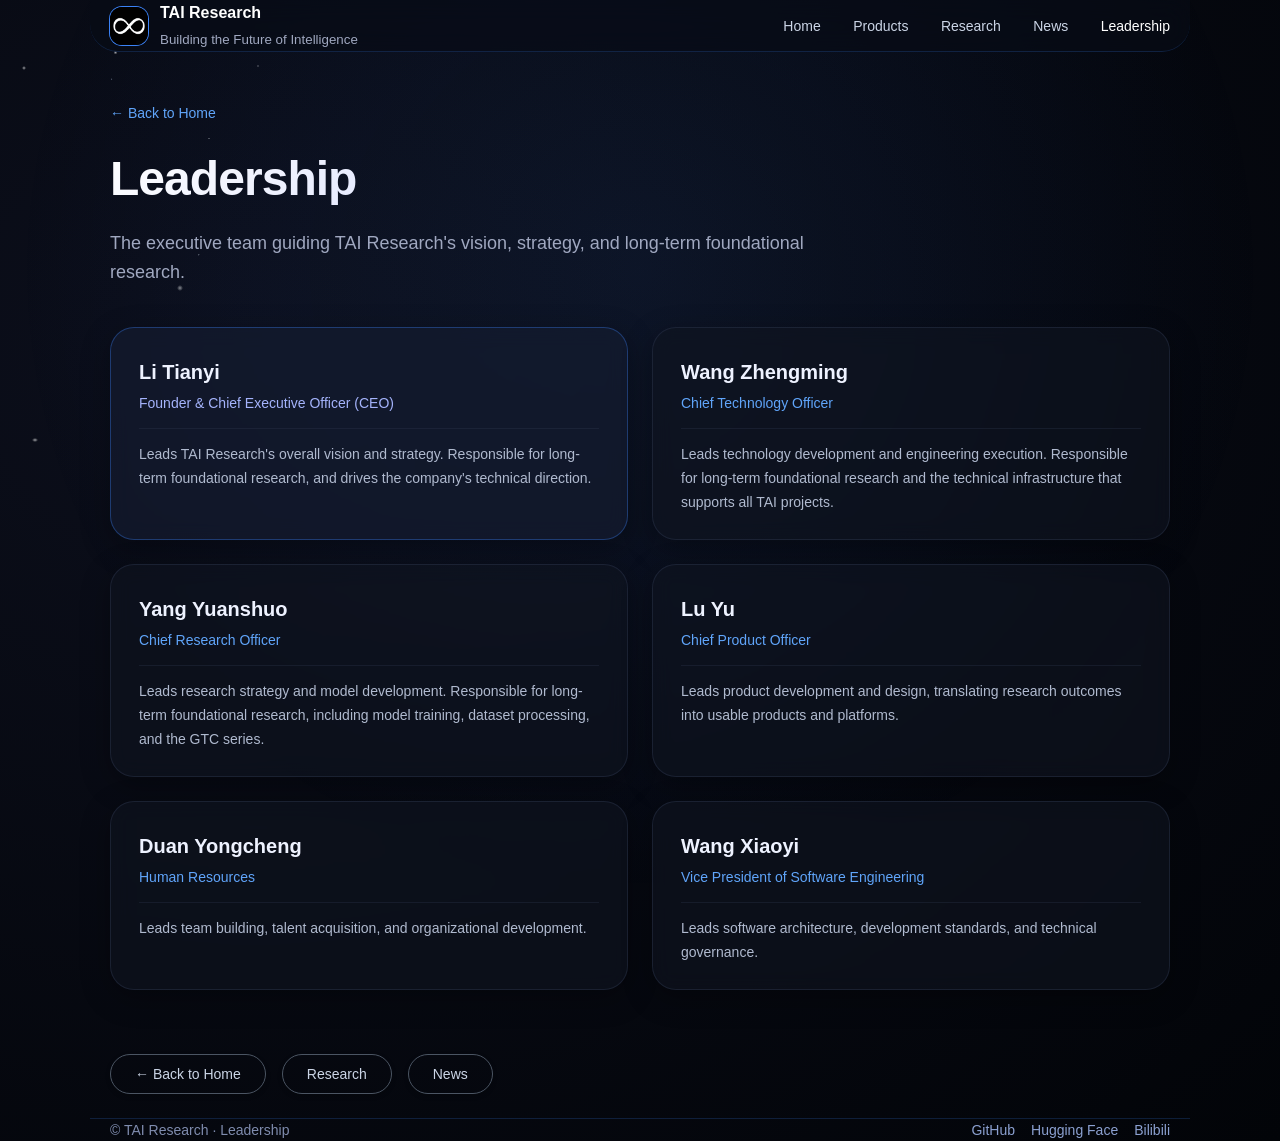
==== leadership.html @ cf105340 "Add files via upload" ====
<!DOCTYPE html>
<html lang="en">
<head>
    <meta charset="utf-8" />
    <meta name="viewport" content="width=device-width, initial-scale=1" />
    <title>Leadership · TAI Research</title>
    <link rel="icon" href="icon.jpg" />
    <meta name="description" content="TAI Research — Executive Team & Leadership" />
    <style>
        /* ===== 全局继承主站风格 ===== */
        :root {
            --bg: #0a0c12;
            --card: rgba(18, 22, 32, 0.75);
            --card-border: rgba(50, 60, 85, 0.5);
            --text: #eef2ff;
            --muted: #a0a8c0;
            --accent: #3b82f6;
            --accent-glow: #6366f1;
            --border: #1f2a3e;
            --star-color: rgba(255, 255, 255, 0.2);
        }
        * { box-sizing: border-box; margin: 0; }
        body {
            margin: 0;
            font-family: "Inter", "Segoe UI", "Roboto", "Helvetica", "Arial", sans-serif;
            background: radial-gradient(ellipse at 20% 30%, #0c0f1c, #020408);
            color: var(--text);
            line-height: 1.6;
            position: relative;
            overflow-x: hidden;
            min-height: 100vh;
        }
        /* 星空动态层 */
        body::before {
            content: "";
            position: fixed;
            top: 0; left: 0; width: 100%; height: 100%;
            pointer-events: none;
            background-image:
                radial-gradient(2px 2px at 12% 34%, #fff, rgba(0,0,0,0)),
                radial-gradient(1px 1px at 86% 22%, #f8fafc, rgba(0,0,0,0)),
                radial-gradient(3px 3px at 45% 72%, #ddd, rgba(0,0,0,0)),
                radial-gradient(1px 1px at 71% 91%, #cbd5e1, rgba(0,0,0,0)),
                radial-gradient(2px 2px at 33% 15%, white, rgba(0,0,0,0)),
                radial-gradient(1px 1px at 95% 63%, #e2e8f0, rgba(0,0,0,0)),
                radial-gradient(3px 2px at 7% 88%, #fff, rgba(0,0,0,0)),
                radial-gradient(1px 1px at 62% 44%, #94a3b8, rgba(0,0,0,0));
            background-size: 200px 200px, 300px 300px, 400px 400px, 280px 280px, 350px 350px, 220px 220px, 500px 500px, 180px 180px;
            background-repeat: no-repeat;
            opacity: 0.6;
            animation: starTwinkle 8s infinite alternate;
            z-index: 0;
        }
        body::after {
            content: "";
            position: fixed;
            top: 0; left: 0; width: 100%; height: 100%;
            background: radial-gradient(circle at 50% 30%, rgba(59,130,246,0.08) 0%, rgba(0,0,0,0) 70%);
            pointer-events: none;
            z-index: 0;
        }
        @keyframes starTwinkle { 0% { opacity: 0.4; } 100% { opacity: 0.9; } }

        header, main, footer, .container, .card, .btn, nav, .logo, section { position: relative; z-index: 2; }
        .container { max-width: 1100px; margin: 0 auto; padding: 0 20px; }

        /* 卡片玻璃质感 */
        .card {
            background: rgba(15,20,32,0.6);
            backdrop-filter: blur(10px);
            padding: 28px 32px;
            border-radius: 24px;
            border: 1px solid rgba(50,60,85,0.4);
            box-shadow: 0 8px 30px rgba(0,0,0,0.3);
            transition: border-color 0.2s, transform 0.15s, box-shadow 0.2s;
        }
        .card:hover {
            border-color: rgba(59,130,246,0.6);
            transform: translateY(-2px);
            box-shadow: 0 12px 40px rgba(59,130,246,0.06);
        }

        .btn {
            display: inline-block;
            padding: 12px 28px;
            border-radius: 40px;
            background: linear-gradient(145deg, #1e293b, #0f172a);
            color: #ffffff;
            font-weight: 500;
            text-decoration: none;
            font-size: 14px;
            border: 1px solid rgba(59,130,246,0.5);
            transition: all 0.25s ease;
            box-shadow: 0 2px 5px rgba(0,0,0,0.2);
        }
        .btn:hover {
            background: linear-gradient(145deg, #2d3a5e, #1e293b);
            border-color: #60a5fa;
            transform: scale(1.02);
            box-shadow: 0 6px 14px rgba(59,130,246,0.25);
        }
        .btn.outline {
            background: transparent;
            border: 1px solid #4b5563;
            color: #cbd5e6;
        }
        .btn.outline:hover {
            background: rgba(59,130,246,0.15);
            border-color: #3b82f6;
            color: white;
        }

        header {
            padding: 24px;
            display: flex;
            align-items: center;
            justify-content: space-between;
            border-bottom: 1px solid rgba(59,130,246,0.2);
            background: rgba(8,12,22,0.7);
            backdrop-filter: blur(12px);
            border-radius: 0 0 28px 28px;
            margin-bottom: 8px;
        }
        .logo { display: flex; align-items: center; gap: 12px; }
        .logo .mark {
            width: 38px; height: 38px; border-radius: 12px; overflow: hidden;
            box-shadow: 0 0 0 1px #3b82f6;
        }
        .logo .mark img { width: 100%; height: 100%; object-fit: cover; }
        nav a {
            color: #cbd5e6; text-decoration: none; margin-left: 28px;
            font-weight: 500; font-size: 14px; transition: 0.2s;
        }
        nav a:hover { color: #ffffff; text-shadow: 0 0 5px #3b82f6; }

        section { padding: 48px 0; border-bottom: 1px solid rgba(59,130,246,0.15); }
        h1 {
            font-size: 48px; font-weight: 800;
            background: linear-gradient(135deg, #FFFFFF, #A5B4FC, #60A5FA, #C084FC);
            background-size: 300% 300%;
            -webkit-background-clip: text; background-clip: text;
            color: transparent;
            animation: gradientShift 5s ease infinite;
            letter-spacing: -0.02em;
            margin: 0 0 12px 0;
        }
        @keyframes gradientShift { 0% { background-position: 0% 50%; } 50% { background-position: 100% 50%; } 100% { background-position: 0% 50%; } }
        .muted { color: var(--muted); }

        footer {
            padding: 32px 0; color: #7f8cae; font-size: 14px;
            border-top: 1px solid rgba(59,130,246,0.2); margin-top: 10px;
        }
        footer a { color: #8ba0d0; transition: 0.2s; text-decoration: none; }
        footer a:hover { color: white; }
        ::-webkit-scrollbar { width: 8px; background: #11161f; }
        ::-webkit-scrollbar-thumb { background: #2d3a52; border-radius: 8px; }

        /* 领导团队网格 */
        .leadership-grid {
            display: grid;
            grid-template-columns: repeat(2, 1fr);
            gap: 24px;
            margin-top: 32px;
        }
        @media (max-width: 700px) {
            .leadership-grid { grid-template-columns: 1fr; }
        }

        /* 领导卡片 */
        .leader-card {
            background: rgba(15,20,32,0.6);
            backdrop-filter: blur(10px);
            padding: 28px 28px 24px;
            border-radius: 24px;
            border: 1px solid rgba(50,60,85,0.4);
            box-shadow: 0 8px 30px rgba(0,0,0,0.3);
            transition: border-color 0.2s, transform 0.15s, box-shadow 0.2s;
            display: flex;
            flex-direction: column;
        }
        .leader-card:hover {
            border-color: rgba(59,130,246,0.6);
            transform: translateY(-3px);
            box-shadow: 0 12px 40px rgba(59,130,246,0.06);
        }
        .leader-card .leader-name {
            font-size: 20px;
            font-weight: 600;
            color: #eef2ff;
            margin-bottom: 4px;
        }
        .leader-card .leader-role {
            font-size: 14px;
            font-weight: 500;
            color: #60a5fa;
            margin-bottom: 14px;
            padding-bottom: 14px;
            border-bottom: 1px solid rgba(50,60,85,0.3);
        }
        .leader-card .leader-bio {
            font-size: 14px;
            color: #b0bacf;
            line-height: 1.7;
            flex: 1;
        }

        /* 首张卡片突出显示 */
        .leader-card.primary {
            border-color: rgba(59,130,246,0.35);
            background: rgba(20,28,48,0.7);
        }
        .leader-card.primary .leader-role {
            color: #a5b4fc;
        }

        .back-link {
            display: inline-block;
            margin-bottom: 16px;
            color: #60a5fa;
            text-decoration: none;
            font-size: 14px;
            transition: 0.2s;
        }
        .back-link:hover { color: white; }
        .back-link::before { content: "← "; }
    </style>
</head>
<body>

<header class="container">
    <div class="logo">
        <div class="mark"><img src="icon.jpg" alt="TAI Research Logo"></div>
        <div>
            <div style="font-weight:700; color:#ffffff;">TAI Research</div>
            <small style="color:var(--muted)">Building the Future of Intelligence</small>
        </div>
    </div>
    <nav>
        <a href="index.html">Home</a>
        <a href="products.html">Products</a>
        <a href="research.html">Research</a>
        <a href="news.html">News</a>
        <a href="leadership.html" style="color:#ffffff;">Leadership</a>
    </nav>
</header>

<main class="container">

    <!-- 页面标题 -->
    <section style="border-bottom: none; padding-bottom: 0;">
        <a href="index.html" class="back-link">Back to Home</a>
        <h1>Leadership</h1>
        <p class="muted" style="font-size: 18px; max-width: 700px;">The executive team guiding TAI Research's vision, strategy, and long-term foundational research.</p>
    </section>

    <!-- 领导团队网格 -->
    <section style="border-bottom: none; padding-top: 8px;">
        <div class="leadership-grid">

            <!-- Li Tianyi -->
            <div class="leader-card primary">
                <div class="leader-name">Li Tianyi</div>
                <div class="leader-role">Founder &amp; Chief Executive Officer (CEO)</div>
                <div class="leader-bio">
                    Leads TAI Research's overall vision and strategy. Responsible for long-term foundational research, and drives the company's technical direction.
                </div>
            </div>

            <!-- Wang Zhengming -->
            <div class="leader-card">
                <div class="leader-name">Wang Zhengming</div>
                <div class="leader-role">Chief Technology Officer</div>
                <div class="leader-bio">
                    Leads technology development and engineering execution. Responsible for long-term foundational research and the technical infrastructure that supports all TAI projects.
                </div>
            </div>

            <!-- Yang Yuanshuo -->
            <div class="leader-card">
                <div class="leader-name">Yang Yuanshuo</div>
                <div class="leader-role">Chief Research Officer</div>
                <div class="leader-bio">
                    Leads research strategy and model development. Responsible for long-term foundational research, including model training, dataset processing, and the GTC series.
                </div>
            </div>

            <!-- Lu Yu -->
            <div class="leader-card">
                <div class="leader-name">Lu Yu</div>
                <div class="leader-role">Chief Product Officer</div>
                <div class="leader-bio">
                    Leads product development and design, translating research outcomes into usable products and platforms.
                </div>
            </div>

            <!-- Duan Yongcheng -->
            <div class="leader-card">
                <div class="leader-name">Duan Yongcheng</div>
                <div class="leader-role">Human Resources</div>
                <div class="leader-bio">
                    Leads team building, talent acquisition, and organizational development.
                </div>
            </div>

            <!-- Wang Xiaoyi -->
            <div class="leader-card">
                <div class="leader-name">Wang Xiaoyi</div>
                <div class="leader-role">Vice President of Software Engineering</div>
                <div class="leader-bio">
                    Leads software architecture, development standards, and technical governance.
                </div>
            </div>

        </div>
    </section>

    <!-- 导航 -->
    <section style="border-bottom: none; padding-top: 16px; padding-bottom: 24px;">
        <div style="display: flex; gap: 16px; flex-wrap: wrap;">
            <a href="index.html" class="btn outline" style="padding: 8px 24px;">← Back to Home</a>
            <a href="research.html" class="btn outline" style="padding: 8px 24px;">Research</a>
            <a href="news.html" class="btn outline" style="padding: 8px 24px;">News</a>
        </div>
    </section>

</main>

<footer class="container">
    <div style="display:flex; justify-content:space-between; align-items:center; flex-wrap:wrap; gap:12px;">
        <div>© TAI Research · Leadership</div>
        <div style="display:flex; gap:16px;">
            <a href="https://github.com/LTYLeo" target="_blank">GitHub</a>
            <a href="https://huggingface.co/TAI-Research" target="_blank">Hugging Face</a>
            <a href="https://space.bilibili.com/88158150" target="_blank">Bilibili</a>
        </div>
    </div>
</footer>

</body>
</html>
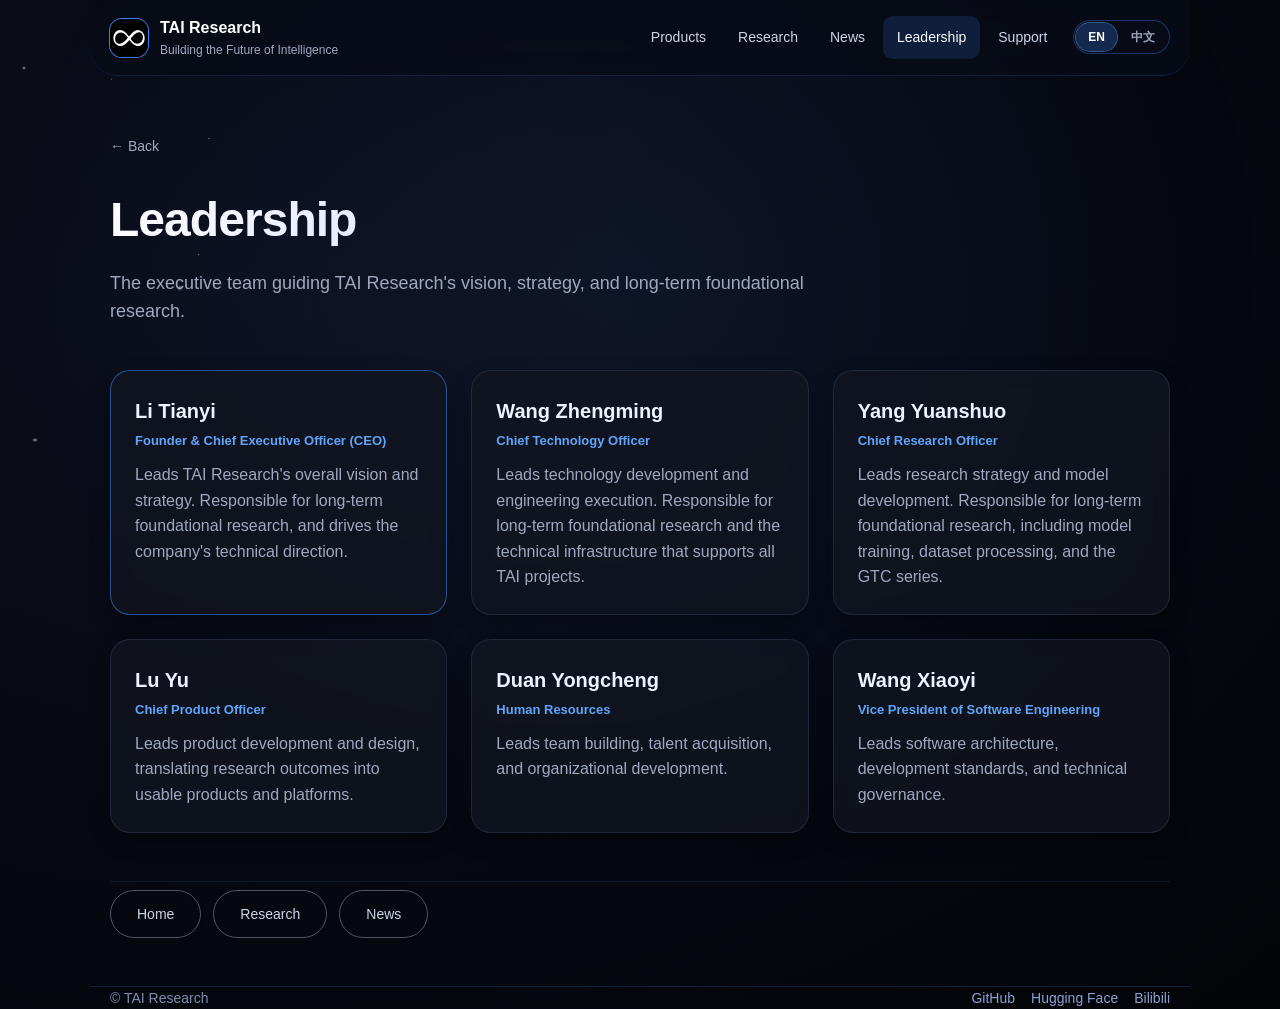
==== commit 63a17e24: "Add Chinese, fix the phone layout, and publish the strategic shift Three things, one of which was a " ====
--- a/leadership.html
+++ b/leadership.html
@@ -1,341 +1,105 @@
-<!DOCTYPE html>
+<!doctype html>
 <html lang="en">
 <head>
     <meta charset="utf-8" />
-    <meta name="viewport" content="width=device-width, initial-scale=1" />
-    <title>Leadership · TAI Research</title>
-    <link rel="icon" href="icon.jpg" />
-    <meta name="description" content="TAI Research — Executive Team & Leadership" />
-    <style>
-        /* ===== 全局继承主站风格 ===== */
-        :root {
-            --bg: #0a0c12;
-            --card: rgba(18, 22, 32, 0.75);
-            --card-border: rgba(50, 60, 85, 0.5);
-            --text: #eef2ff;
-            --muted: #a0a8c0;
-            --accent: #3b82f6;
-            --accent-glow: #6366f1;
-            --border: #1f2a3e;
-            --star-color: rgba(255, 255, 255, 0.2);
-        }
-        * { box-sizing: border-box; margin: 0; }
-        body {
-            margin: 0;
-            font-family: "Inter", "Segoe UI", "Roboto", "Helvetica", "Arial", sans-serif;
-            background: radial-gradient(ellipse at 20% 30%, #0c0f1c, #020408);
-            color: var(--text);
-            line-height: 1.6;
-            position: relative;
-            overflow-x: hidden;
-            min-height: 100vh;
-        }
-        /* 星空动态层 */
-        body::before {
-            content: "";
-            position: fixed;
-            top: 0; left: 0; width: 100%; height: 100%;
-            pointer-events: none;
-            background-image:
-                radial-gradient(2px 2px at 12% 34%, #fff, rgba(0,0,0,0)),
-                radial-gradient(1px 1px at 86% 22%, #f8fafc, rgba(0,0,0,0)),
-                radial-gradient(3px 3px at 45% 72%, #ddd, rgba(0,0,0,0)),
-                radial-gradient(1px 1px at 71% 91%, #cbd5e1, rgba(0,0,0,0)),
-                radial-gradient(2px 2px at 33% 15%, white, rgba(0,0,0,0)),
-                radial-gradient(1px 1px at 95% 63%, #e2e8f0, rgba(0,0,0,0)),
-                radial-gradient(3px 2px at 7% 88%, #fff, rgba(0,0,0,0)),
-                radial-gradient(1px 1px at 62% 44%, #94a3b8, rgba(0,0,0,0));
-            background-size: 200px 200px, 300px 300px, 400px 400px, 280px 280px, 350px 350px, 220px 220px, 500px 500px, 180px 180px;
-            background-repeat: no-repeat;
-            opacity: 0.6;
-            animation: starTwinkle 8s infinite alternate;
-            z-index: 0;
-        }
-        body::after {
-            content: "";
-            position: fixed;
-            top: 0; left: 0; width: 100%; height: 100%;
-            background: radial-gradient(circle at 50% 30%, rgba(59,130,246,0.08) 0%, rgba(0,0,0,0) 70%);
-            pointer-events: none;
-            z-index: 0;
-        }
-        @keyframes starTwinkle { 0% { opacity: 0.4; } 100% { opacity: 0.9; } }
-
-        header, main, footer, .container, .card, .btn, nav, .logo, section { position: relative; z-index: 2; }
-        .container { max-width: 1100px; margin: 0 auto; padding: 0 20px; }
-
-        /* 卡片玻璃质感 */
-        .card {
-            background: rgba(15,20,32,0.6);
-            backdrop-filter: blur(10px);
-            padding: 28px 32px;
-            border-radius: 24px;
-            border: 1px solid rgba(50,60,85,0.4);
-            box-shadow: 0 8px 30px rgba(0,0,0,0.3);
-            transition: border-color 0.2s, transform 0.15s, box-shadow 0.2s;
-        }
-        .card:hover {
-            border-color: rgba(59,130,246,0.6);
-            transform: translateY(-2px);
-            box-shadow: 0 12px 40px rgba(59,130,246,0.06);
-        }
-
-        .btn {
-            display: inline-block;
-            padding: 12px 28px;
-            border-radius: 40px;
-            background: linear-gradient(145deg, #1e293b, #0f172a);
-            color: #ffffff;
-            font-weight: 500;
-            text-decoration: none;
-            font-size: 14px;
-            border: 1px solid rgba(59,130,246,0.5);
-            transition: all 0.25s ease;
-            box-shadow: 0 2px 5px rgba(0,0,0,0.2);
-        }
-        .btn:hover {
-            background: linear-gradient(145deg, #2d3a5e, #1e293b);
-            border-color: #60a5fa;
-            transform: scale(1.02);
-            box-shadow: 0 6px 14px rgba(59,130,246,0.25);
-        }
-        .btn.outline {
-            background: transparent;
-            border: 1px solid #4b5563;
-            color: #cbd5e6;
-        }
-        .btn.outline:hover {
-            background: rgba(59,130,246,0.15);
-            border-color: #3b82f6;
-            color: white;
-        }
-
-        header {
-            padding: 24px;
-            display: flex;
-            align-items: center;
-            justify-content: space-between;
-            border-bottom: 1px solid rgba(59,130,246,0.2);
-            background: rgba(8,12,22,0.7);
-            backdrop-filter: blur(12px);
-            border-radius: 0 0 28px 28px;
-            margin-bottom: 8px;
-        }
-        .logo { display: flex; align-items: center; gap: 12px; }
-        .logo .mark {
-            width: 38px; height: 38px; border-radius: 12px; overflow: hidden;
-            box-shadow: 0 0 0 1px #3b82f6;
-        }
-        .logo .mark img { width: 100%; height: 100%; object-fit: cover; }
-        nav a {
-            color: #cbd5e6; text-decoration: none; margin-left: 28px;
-            font-weight: 500; font-size: 14px; transition: 0.2s;
-        }
-        nav a:hover { color: #ffffff; text-shadow: 0 0 5px #3b82f6; }
-
-        section { padding: 48px 0; border-bottom: 1px solid rgba(59,130,246,0.15); }
-        h1 {
-            font-size: 48px; font-weight: 800;
-            background: linear-gradient(135deg, #FFFFFF, #A5B4FC, #60A5FA, #C084FC);
-            background-size: 300% 300%;
-            -webkit-background-clip: text; background-clip: text;
-            color: transparent;
-            animation: gradientShift 5s ease infinite;
-            letter-spacing: -0.02em;
-            margin: 0 0 12px 0;
-        }
-        @keyframes gradientShift { 0% { background-position: 0% 50%; } 50% { background-position: 100% 50%; } 100% { background-position: 0% 50%; } }
-        .muted { color: var(--muted); }
-
-        footer {
-            padding: 32px 0; color: #7f8cae; font-size: 14px;
-            border-top: 1px solid rgba(59,130,246,0.2); margin-top: 10px;
-        }
-        footer a { color: #8ba0d0; transition: 0.2s; text-decoration: none; }
-        footer a:hover { color: white; }
-        ::-webkit-scrollbar { width: 8px; background: #11161f; }
-        ::-webkit-scrollbar-thumb { background: #2d3a52; border-radius: 8px; }
-
-        /* 领导团队网格 */
-        .leadership-grid {
-            display: grid;
-            grid-template-columns: repeat(2, 1fr);
-            gap: 24px;
-            margin-top: 32px;
-        }
-        @media (max-width: 700px) {
-            .leadership-grid { grid-template-columns: 1fr; }
-        }
-
-        /* 领导卡片 */
-        .leader-card {
-            background: rgba(15,20,32,0.6);
-            backdrop-filter: blur(10px);
-            padding: 28px 28px 24px;
-            border-radius: 24px;
-            border: 1px solid rgba(50,60,85,0.4);
-            box-shadow: 0 8px 30px rgba(0,0,0,0.3);
-            transition: border-color 0.2s, transform 0.15s, box-shadow 0.2s;
-            display: flex;
-            flex-direction: column;
-        }
-        .leader-card:hover {
-            border-color: rgba(59,130,246,0.6);
-            transform: translateY(-3px);
-            box-shadow: 0 12px 40px rgba(59,130,246,0.06);
-        }
-        .leader-card .leader-name {
-            font-size: 20px;
-            font-weight: 600;
-            color: #eef2ff;
-            margin-bottom: 4px;
-        }
-        .leader-card .leader-role {
-            font-size: 14px;
-            font-weight: 500;
-            color: #60a5fa;
-            margin-bottom: 14px;
-            padding-bottom: 14px;
-            border-bottom: 1px solid rgba(50,60,85,0.3);
-        }
-        .leader-card .leader-bio {
-            font-size: 14px;
-            color: #b0bacf;
-            line-height: 1.7;
-            flex: 1;
-        }
-
-        /* 首张卡片突出显示 */
-        .leader-card.primary {
-            border-color: rgba(59,130,246,0.35);
-            background: rgba(20,28,48,0.7);
-        }
-        .leader-card.primary .leader-role {
-            color: #a5b4fc;
-        }
-
-        .back-link {
-            display: inline-block;
-            margin-bottom: 16px;
-            color: #60a5fa;
-            text-decoration: none;
-            font-size: 14px;
-            transition: 0.2s;
-        }
-        .back-link:hover { color: white; }
-        .back-link::before { content: "← "; }
-    </style>
+    <meta name="viewport" content="width=device-width,initial-scale=1" />
+    <title>Leadership — TAI Research</title>
+    <link rel="icon" type="image/png" sizes="32x32" href="assets/favicon-32.png" />
+    <link rel="icon" type="image/png" sizes="64x64" href="assets/favicon.png" />
+    <link rel="apple-touch-icon" href="assets/apple-touch-icon.png" />
+    <meta name="description" content="The executive team guiding TAI Research." />
+    <meta name="theme-color" content="#0a0c12" />
+    <link rel="stylesheet" href="assets/site.css" />
 </head>
 <body>
 
 <header class="container">
-    <div class="logo">
-        <div class="mark"><img src="icon.jpg" alt="TAI Research Logo"></div>
+    <a class="logo" href="index.html">
+        <div class="mark"><img src="assets/logo.png" alt="TAI Research" /></div>
         <div>
-            <div style="font-weight:700; color:#ffffff;">TAI Research</div>
-            <small style="color:var(--muted)">Building the Future of Intelligence</small>
+            <div class="logo-name">TAI Research</div>
+            <small class="logo-tag" data-i18n="tagline">Building the Future of Intelligence</small>
         </div>
-    </div>
-    <nav>
-        <a href="index.html">Home</a>
-        <a href="products.html">Products</a>
-        <a href="research.html">Research</a>
-        <a href="news.html">News</a>
-        <a href="leadership.html" style="color:#ffffff;">Leadership</a>
+    </a>
+    <button class="menu-toggle" aria-label="Menu" aria-expanded="false" aria-controls="site-nav">☰</button>
+    <nav id="site-nav">
+        <a href="products.html" data-i18n="nav.products">Products</a>
+        <a href="research.html" data-i18n="nav.research">Research</a>
+        <a href="news.html" data-i18n="nav.news">News</a>
+        <a href="leadership.html" aria-current="page" data-i18n="nav.leadership">Leadership</a>
+        <a href="index.html#support" data-i18n="nav.support">Support</a>
+        <div class="lang-toggle" role="group" aria-label="Language">
+            <button type="button" data-lang-btn="en" aria-pressed="true">EN</button>
+            <button type="button" data-lang-btn="zh" aria-pressed="false">中文</button>
+        </div>
     </nav>
 </header>
 
 <main class="container">
-
-    <!-- 页面标题 -->
-    <section style="border-bottom: none; padding-bottom: 0;">
-        <a href="index.html" class="back-link">Back to Home</a>
-        <h1>Leadership</h1>
-        <p class="muted" style="font-size: 18px; max-width: 700px;">The executive team guiding TAI Research's vision, strategy, and long-term foundational research.</p>
+    <section style="border-bottom:none;padding-bottom:8px">
+        <a href="index.html" class="back-link" data-i18n="back">← Back</a>
+        <h1 data-i18n="leadpage.title">Leadership</h1>
+        <p class="lede" data-i18n="leadpage.sub">The executive team guiding TAI Research's vision, strategy, and long-term foundational research.</p>
     </section>
 
-    <!-- 领导团队网格 -->
-    <section style="border-bottom: none; padding-top: 8px;">
-        <div class="leadership-grid">
-
-            <!-- Li Tianyi -->
-            <div class="leader-card primary">
-                <div class="leader-name">Li Tianyi</div>
-                <div class="leader-role">Founder &amp; Chief Executive Officer (CEO)</div>
-                <div class="leader-bio">
-                    Leads TAI Research's overall vision and strategy. Responsible for long-term foundational research, and drives the company's technical direction.
-                </div>
+    <section style="padding-top:8px">
+        <div class="grid">
+            <div class="card leader-primary">
+                <h3 style="margin-bottom:4px">Li Tianyi</h3>
+                <div class="leader-role" data-i18n="lead.role0">Founder &amp; Chief Executive Officer (CEO)</div>
+                <p class="muted" style="margin-top:10px" data-i18n="lead.bio0">Leads TAI Research's overall vision and strategy. Responsible for long-term foundational research, and drives the company's technical direction.</p>
             </div>
-
-            <!-- Wang Zhengming -->
-            <div class="leader-card">
-                <div class="leader-name">Wang Zhengming</div>
-                <div class="leader-role">Chief Technology Officer</div>
-                <div class="leader-bio">
-                    Leads technology development and engineering execution. Responsible for long-term foundational research and the technical infrastructure that supports all TAI projects.
-                </div>
+            <div class="card">
+                <h3 style="margin-bottom:4px">Wang Zhengming</h3>
+                <div class="leader-role" data-i18n="lead.role1">Chief Technology Officer</div>
+                <p class="muted" style="margin-top:10px" data-i18n="lead.bio1">Leads technology development and engineering execution. Responsible for long-term foundational research and the technical infrastructure that supports all TAI projects.</p>
             </div>
-
-            <!-- Yang Yuanshuo -->
-            <div class="leader-card">
-                <div class="leader-name">Yang Yuanshuo</div>
-                <div class="leader-role">Chief Research Officer</div>
-                <div class="leader-bio">
-                    Leads research strategy and model development. Responsible for long-term foundational research, including model training, dataset processing, and the GTC series.
-                </div>
+            <div class="card">
+                <h3 style="margin-bottom:4px">Yang Yuanshuo</h3>
+                <div class="leader-role" data-i18n="lead.role2">Chief Research Officer</div>
+                <p class="muted" style="margin-top:10px" data-i18n="lead.bio2">Leads research strategy and model development. Responsible for long-term foundational research, including model training, dataset processing, and the GTC series.</p>
             </div>
-
-            <!-- Lu Yu -->
-            <div class="leader-card">
-                <div class="leader-name">Lu Yu</div>
-                <div class="leader-role">Chief Product Officer</div>
-                <div class="leader-bio">
-                    Leads product development and design, translating research outcomes into usable products and platforms.
-                </div>
+            <div class="card">
+                <h3 style="margin-bottom:4px">Lu Yu</h3>
+                <div class="leader-role" data-i18n="lead.role3">Chief Product Officer</div>
+                <p class="muted" style="margin-top:10px" data-i18n="lead.bio3">Leads product development and design, translating research outcomes into usable products and platforms.</p>
             </div>
-
-            <!-- Duan Yongcheng -->
-            <div class="leader-card">
-                <div class="leader-name">Duan Yongcheng</div>
-                <div class="leader-role">Human Resources</div>
-                <div class="leader-bio">
-                    Leads team building, talent acquisition, and organizational development.
-                </div>
+            <div class="card">
+                <h3 style="margin-bottom:4px">Duan Yongcheng</h3>
+                <div class="leader-role" data-i18n="lead.role4">Human Resources</div>
+                <p class="muted" style="margin-top:10px" data-i18n="lead.bio4">Leads team building, talent acquisition, and organizational development.</p>
             </div>
-
-            <!-- Wang Xiaoyi -->
-            <div class="leader-card">
-                <div class="leader-name">Wang Xiaoyi</div>
-                <div class="leader-role">Vice President of Software Engineering</div>
-                <div class="leader-bio">
-                    Leads software architecture, development standards, and technical governance.
-                </div>
+            <div class="card">
+                <h3 style="margin-bottom:4px">Wang Xiaoyi</h3>
+                <div class="leader-role" data-i18n="lead.role5">Vice President of Software Engineering</div>
+                <p class="muted" style="margin-top:10px" data-i18n="lead.bio5">Leads software architecture, development standards, and technical governance.</p>
             </div>
-
         </div>
     </section>
 
-    <!-- 导航 -->
-    <section style="border-bottom: none; padding-top: 16px; padding-bottom: 24px;">
-        <div style="display: flex; gap: 16px; flex-wrap: wrap;">
-            <a href="index.html" class="btn outline" style="padding: 8px 24px;">← Back to Home</a>
-            <a href="research.html" class="btn outline" style="padding: 8px 24px;">Research</a>
-            <a href="news.html" class="btn outline" style="padding: 8px 24px;">News</a>
+    <section style="border-bottom:none;padding-top:8px">
+        <div style="display:flex;gap:12px;flex-wrap:wrap">
+            <a href="index.html" class="btn outline" data-i18n="nav.home">Home</a>
+            <a href="research.html" class="btn outline" data-i18n="nav.research">Research</a>
+            <a href="news.html" class="btn outline" data-i18n="nav.news">News</a>
         </div>
     </section>
 
 </main>
 
 <footer class="container">
-    <div style="display:flex; justify-content:space-between; align-items:center; flex-wrap:wrap; gap:12px;">
-        <div>© TAI Research · Leadership</div>
-        <div style="display:flex; gap:16px;">
-            <a href="https://github.com/LTYLeo" target="_blank">GitHub</a>
-            <a href="https://huggingface.co/TAI-Research" target="_blank">Hugging Face</a>
-            <a href="https://space.bilibili.com/88158150" target="_blank">Bilibili</a>
+    <div class="footer-inner">
+        <div>© TAI Research</div>
+        <div class="footer-links">
+            <a href="https://github.com/LTYLeo" target="_blank" rel="noopener">GitHub</a>
+            <a href="https://huggingface.co/TAI-Research" target="_blank" rel="noopener">Hugging Face</a>
+            <a href="https://space.bilibili.com/88158150" target="_blank" rel="noopener">Bilibili</a>
         </div>
     </div>
 </footer>
 
+<script src="assets/locales.js"></script>
+<script src="assets/i18n.js"></script>
+<script src="assets/menu.js"></script>
 </body>
-</html>+</html>
--- a/assets/site.css
+++ b/assets/site.css
@@ -0,0 +1,656 @@
+/* ==========================================================================
+   TAI Research — shared styles
+   One file for every page. Previously each page carried its own copy, which is
+   how the mobile navigation ended up missing from all of them at once.
+   ========================================================================== */
+
+:root {
+    --bg: #0a0c12;
+    --card: rgba(18, 22, 32, 0.75);
+    --card-border: rgba(50, 60, 85, 0.5);
+    --text: #eef2ff;
+    --muted: #a0a8c0;
+    --accent: #3b82f6;
+    --accent-glow: #6366f1;
+    --border: #1f2a3e;
+    --link: #9bb4ff;
+    --link-hover: #ffffff;
+
+    /* The header is sticky, so its height is a layout constant rather than a
+       guess: anchors scroll to the right place and the mobile menu knows where
+       to start. */
+    --header-h: 76px;
+    --radius: 20px;
+    --max-w: 1100px;
+
+    /* Fluid type. A 48px headline is right on a laptop and unreadable on a
+       phone; clamp keeps one value doing both jobs. */
+    --h1: clamp(30px, 6vw, 48px);
+    --h2: clamp(24px, 4.4vw, 32px);
+    --h3: clamp(17px, 2.4vw, 20px);
+    --body: clamp(15px, 1.6vw, 16px);
+}
+
+* { box-sizing: border-box; }
+
+html { scroll-behavior: smooth; scroll-padding-top: calc(var(--header-h) + 16px); }
+
+body {
+    margin: 0;
+    font-family: "Inter", "Segoe UI", "Roboto", "Helvetica", "Arial", sans-serif;
+    background: radial-gradient(ellipse at 20% 30%, #0c0f1c, #020408);
+    color: var(--text);
+    line-height: 1.6;
+    position: relative;
+    overflow-x: hidden;
+    -webkit-text-size-adjust: 100%;
+}
+
+/* Starfield and glow, behind everything. */
+body::before {
+    content: "";
+    position: fixed;
+    inset: 0;
+    pointer-events: none;
+    background-image:
+        radial-gradient(2px 2px at 12% 34%, #fff, rgba(0, 0, 0, 0)),
+        radial-gradient(1px 1px at 86% 22%, #f8fafc, rgba(0, 0, 0, 0)),
+        radial-gradient(3px 3px at 45% 72%, #ddd, rgba(0, 0, 0, 0)),
+        radial-gradient(1px 1px at 71% 91%, #cbd5e1, rgba(0, 0, 0, 0)),
+        radial-gradient(2px 2px at 33% 15%, white, rgba(0, 0, 0, 0)),
+        radial-gradient(1px 1px at 95% 63%, #e2e8f0, rgba(0, 0, 0, 0)),
+        radial-gradient(3px 2px at 7% 88%, #fff, rgba(0, 0, 0, 0)),
+        radial-gradient(1px 1px at 62% 44%, #94a3b8, rgba(0, 0, 0, 0));
+    background-size: 200px 200px, 300px 300px, 400px 400px, 280px 280px,
+                     350px 350px, 220px 220px, 500px 500px, 180px 180px;
+    background-repeat: no-repeat;
+    opacity: 0.6;
+    animation: starTwinkle 8s infinite alternate;
+    z-index: 0;
+}
+
+body::after {
+    content: "";
+    position: fixed;
+    inset: 0;
+    background: radial-gradient(circle at 50% 30%, rgba(59, 130, 246, 0.08) 0%, rgba(0, 0, 0, 0) 70%);
+    pointer-events: none;
+    z-index: 0;
+}
+
+@keyframes starTwinkle {
+    0% { opacity: 0.4; }
+    100% { opacity: 0.9; }
+}
+
+/* Everything sits above the starfield. header is deliberately not in this list:
+   it carries class="container" too, and a class selector outranks the element
+   selector in the header rule below - which left the header at z-index 2, level
+   with main and painted under it, so the mobile menu opened behind the page. */
+main, footer, section, nav, .card, .btn, .container {
+    position: relative;
+    z-index: 2;
+}
+
+.container {
+    max-width: var(--max-w);
+    margin: 0 auto;
+    padding: 0 20px;
+}
+
+/* ==========================================================================
+   Header
+   Sticky, so the navigation stays reachable on a long article. The old version
+   simply hid the nav below 900px and offered nothing in its place.
+   ========================================================================== */
+
+header {
+    padding: 16px 20px;
+    display: flex;
+    align-items: center;
+    justify-content: space-between;
+    gap: 16px;
+    border-bottom: 1px solid rgba(59, 130, 246, 0.2);
+    background: rgba(8, 12, 22, 0.82);
+    backdrop-filter: blur(12px);
+    -webkit-backdrop-filter: blur(12px);
+    border-radius: 0 0 28px 28px;
+    margin-bottom: 8px;
+    position: sticky;
+    top: 0;
+    min-height: var(--header-h);
+}
+
+/* Stated on header.container so no generic rule can outrank it again, and above
+   main: the mobile menu drops out of the header and has to paint over the page. */
+header.container {
+    position: sticky;
+    z-index: 100;
+}
+
+.logo {
+    display: flex;
+    align-items: center;
+    gap: 12px;
+    text-decoration: none;
+    color: inherit;
+    min-width: 0;
+}
+
+.logo .mark {
+    width: 38px;
+    height: 38px;
+    flex: 0 0 38px;
+    border-radius: 12px;
+    overflow: hidden;
+    box-shadow: 0 0 0 1px #3b82f6;
+}
+
+.logo .mark img { width: 100%; height: 100%; object-fit: cover; display: block; }
+
+.logo-name { font-weight: 700; color: #ffffff; font-size: 16px; }
+.logo-tag { color: var(--muted); font-size: 12px; display: block; }
+
+nav {
+    display: flex;
+    align-items: center;
+    gap: 4px;
+    flex-wrap: wrap;
+}
+
+nav a {
+    color: #cbd5e6;
+    text-decoration: none;
+    padding: 10px 14px;
+    font-weight: 500;
+    font-size: 14px;
+    border-radius: 10px;
+    transition: color 0.2s, background 0.2s;
+    /* Comfortable to tap. Text at 14px with no padding is a miss waiting to
+       happen on a phone. */
+    min-height: 40px;
+    display: inline-flex;
+    align-items: center;
+}
+
+nav a:hover { color: #ffffff; background: rgba(59, 130, 246, 0.12); }
+nav a[aria-current="page"] { color: #ffffff; background: rgba(59, 130, 246, 0.16); }
+
+/* Language toggle.
+
+   Matches the Developer Platform's switch exactly - a pill inside a pill, with
+   the active option carrying a hairline glow rather than a solid fill. The two
+   sites share a brand, and the control is the one piece of chrome a reader
+   touches on every page, so it should not look like a different product. */
+.lang-toggle {
+    display: inline-flex;
+    align-items: center;
+    gap: 2px;
+    padding: 2px;
+    border-radius: 20px;
+    border: 1px solid rgba(59, 130, 246, 0.35);
+    background: rgba(10, 14, 24, 0.7);
+    margin-left: 8px;
+    flex: 0 0 auto;
+}
+
+.lang-toggle button {
+    background: none;
+    border: none;
+    color: var(--muted);
+    font-family: inherit;
+    font-size: 12px;
+    font-weight: 600;
+    line-height: 1;
+    padding: 6px 12px;
+    border-radius: 20px;
+    cursor: pointer;
+    transition: 0.18s;
+    /* A 28px-tall pill is under the comfortable touch target, so the hit area
+       is widened without changing how it looks. */
+    min-height: 28px;
+    position: relative;
+}
+
+/* Invisible padding that extends the tap area to ~44px without growing the pill. */
+.lang-toggle button::after {
+    content: "";
+    position: absolute;
+    inset: -8px -4px;
+}
+
+.lang-toggle button:hover { color: #ffffff; }
+
+.lang-toggle button[aria-pressed="true"] {
+    background: rgba(59, 130, 246, 0.25);
+    color: #ffffff;
+    box-shadow: 0 0 0 1px rgba(96, 165, 250, 0.5);
+}
+
+/* Mobile menu button: hidden until the nav no longer fits. */
+.menu-toggle {
+    display: none;
+    border: 1px solid var(--card-border);
+    background: rgba(15, 20, 32, 0.6);
+    color: var(--text);
+    border-radius: 12px;
+    width: 44px;
+    height: 44px;
+    font-size: 20px;
+    cursor: pointer;
+    align-items: center;
+    justify-content: center;
+    flex: 0 0 44px;
+}
+
+.menu-toggle:hover { border-color: var(--accent); }
+
+/* ==========================================================================
+   Type
+   ========================================================================== */
+
+h1 {
+    font-size: var(--h1);
+    line-height: 1.18;
+    margin: 0 0 20px;
+    font-weight: 800;
+    background: linear-gradient(135deg, #ffffff, #a5b4fc, #60a5fa, #c084fc);
+    background-size: 300% 300%;
+    -webkit-background-clip: text;
+    background-clip: text;
+    color: transparent;
+    animation: gradientShift 5s ease infinite;
+    letter-spacing: -0.02em;
+}
+
+h2 {
+    margin: 0 0 16px;
+    font-size: var(--h2);
+    font-weight: 700;
+    letter-spacing: -0.3px;
+    background: linear-gradient(135deg, #f0f4ff, #b9c8ff);
+    -webkit-background-clip: text;
+    background-clip: text;
+    color: transparent;
+}
+
+h3 { margin: 0 0 12px; font-size: var(--h3); font-weight: 600; color: #eef2ff; }
+
+p { color: #b9c7e0; margin: 0 0 14px; font-size: var(--body); }
+p:last-child { margin-bottom: 0; }
+
+@keyframes gradientShift {
+    0% { background-position: 0% 50%; }
+    50% { background-position: 100% 50%; }
+    100% { background-position: 0% 50%; }
+}
+
+a { color: var(--link); }
+a:hover { color: var(--link-hover); }
+
+.muted { color: var(--muted); }
+
+/* ==========================================================================
+   Cards
+   ========================================================================== */
+
+.card {
+    background: var(--card);
+    backdrop-filter: blur(10px);
+    -webkit-backdrop-filter: blur(10px);
+    padding: 24px;
+    border-radius: var(--radius);
+    border: 1px solid var(--card-border);
+    box-shadow: 0 8px 20px rgba(0, 0, 0, 0.3);
+    transition: transform 0.2s ease, border-color 0.2s;
+}
+
+.card-clickable, .news-clickable {
+    cursor: pointer;
+    text-decoration: none;
+    color: inherit;
+    display: block;
+}
+
+.card:hover, .card-clickable:hover, .news-clickable:hover {
+    border-color: rgba(59, 130, 246, 0.6);
+    transform: translateY(-2px);
+}
+
+.grid {
+    display: grid;
+    grid-template-columns: repeat(auto-fit, minmax(260px, 1fr));
+    gap: 24px;
+    margin-top: 28px;
+}
+
+/* ==========================================================================
+   Buttons and badges
+   ========================================================================== */
+
+.btn {
+    display: inline-flex;
+    align-items: center;
+    justify-content: center;
+    gap: 8px;
+    padding: 12px 26px;
+    border-radius: 40px;
+    background: linear-gradient(145deg, #1e293b, #0f172a);
+    color: #ffffff;
+    font-weight: 500;
+    text-decoration: none;
+    font-size: 14px;
+    border: 1px solid rgba(59, 130, 246, 0.5);
+    transition: all 0.25s ease;
+    box-shadow: 0 2px 5px rgba(0, 0, 0, 0.2);
+    min-height: 44px;
+}
+
+.btn:hover {
+    background: linear-gradient(145deg, #2d3a5e, #1e293b);
+    border-color: #60a5fa;
+    transform: scale(1.02);
+    box-shadow: 0 6px 14px rgba(59, 130, 246, 0.25);
+}
+
+.btn.outline { background: transparent; border: 1px solid #4b5563; color: #cbd5e6; }
+.btn.outline:hover { background: rgba(59, 130, 246, 0.15); border-color: #3b82f6; color: #ffffff; }
+
+.badge {
+    display: inline-block;
+    background: rgba(59, 130, 246, 0.2);
+    border: 1px solid rgba(59, 130, 246, 0.5);
+    border-radius: 20px;
+    padding: 2px 10px;
+    font-size: 12px;
+    font-weight: 500;
+    color: #60a5fa;
+    margin-left: 12px;
+    vertical-align: middle;
+}
+
+.badge.new { background: rgba(34, 197, 94, 0.18); border-color: rgba(34, 197, 94, 0.5); color: #4ade80; }
+
+.view-all-link {
+    display: inline-block;
+    margin-top: 16px;
+    color: #60a5fa;
+    text-decoration: none;
+    font-weight: 500;
+    border: 1px solid rgba(59, 130, 246, 0.3);
+    border-radius: 30px;
+    padding: 10px 24px;
+    transition: 0.2s;
+    min-height: 44px;
+}
+
+.view-all-link:hover { background: rgba(59, 130, 246, 0.12); border-color: #3b82f6; color: #ffffff; }
+
+/* ==========================================================================
+   Sections
+   ========================================================================== */
+
+section { padding: 48px 0; border-bottom: 1px solid rgba(59, 130, 246, 0.15); }
+section:last-child { border-bottom: none; }
+
+.hero {
+    display: grid;
+    grid-template-columns: 1fr 1fr;
+    gap: 32px;
+    align-items: center;
+}
+
+.hero-actions { display: flex; gap: 12px; flex-wrap: wrap; margin-top: 8px; }
+
+/* Home page news teasers */
+.news-item {
+    display: flex;
+    gap: 16px;
+    align-items: flex-start;
+}
+
+.news-date {
+    font-size: 14px;
+    font-weight: 600;
+    color: #60a5fa;
+    min-width: 96px;
+    flex: 0 0 auto;
+}
+
+/* ==========================================================================
+   Footer
+   ========================================================================== */
+
+footer {
+    padding: 32px 0;
+    color: #7f8cae;
+    font-size: 14px;
+    border-top: 1px solid rgba(59, 130, 246, 0.2);
+    margin-top: 10px;
+}
+
+.footer-inner {
+    display: flex;
+    justify-content: space-between;
+    align-items: center;
+    flex-wrap: wrap;
+    gap: 16px;
+}
+
+.footer-links { display: flex; gap: 16px; flex-wrap: wrap; }
+footer a { color: #8ba0d0; transition: 0.2s; text-decoration: none; }
+footer a:hover { color: #ffffff; }
+
+/* ==========================================================================
+   Article pages
+   ========================================================================== */
+
+.article { max-width: 760px; }
+.article h2 { margin-top: 40px; }
+.article h3 { margin-top: 28px; }
+.article ul, .article ol { color: #b9c7e0; padding-left: 22px; }
+.article li { margin-bottom: 10px; }
+.article blockquote {
+    margin: 24px 0;
+    padding: 4px 0 4px 20px;
+    border-left: 3px solid rgba(59, 130, 246, 0.6);
+    color: #cbd5e6;
+    font-style: italic;
+}
+.article .signature { margin-top: 32px; font-style: italic; color: var(--muted); }
+.article-meta { color: var(--muted); font-size: 14px; margin-bottom: 28px; }
+
+.back-link {
+    display: inline-flex;
+    align-items: center;
+    gap: 8px;
+    color: var(--muted);
+    text-decoration: none;
+    font-size: 14px;
+    margin-bottom: 24px;
+    min-height: 44px;
+}
+.back-link:hover { color: #ffffff; }
+
+/* ==========================================================================
+   Scrollbar
+   ========================================================================== */
+
+::-webkit-scrollbar { width: 8px; background: #11161f; }
+::-webkit-scrollbar-thumb { background: #2d3a52; border-radius: 8px; }
+
+/* ==========================================================================
+   Responsive
+
+   Breakpoints are where the layout actually breaks, not round numbers:
+   900 — the hero's two columns stop fitting and the nav no longer does either
+   700 — cards go single column
+   480 — phone: tighten padding, stack the news date, shrink the logo text
+   ========================================================================== */
+
+@media (max-width: 900px) {
+    .hero { grid-template-columns: 1fr; gap: 28px; }
+
+    /* The nav becomes a panel that drops under the header. It used to be
+       display:none, which left phones with no navigation at all. */
+    nav {
+        position: absolute;
+        top: 100%;
+        left: 0;
+        right: 0;
+        flex-direction: column;
+        align-items: stretch;
+        gap: 2px;
+        padding: 10px 16px 16px;
+        /* Fully opaque, not 0.97: a navigation panel has nothing to gain from
+           showing the page underneath, and at 0.97 a bright headline still
+           ghosts through the blur. */
+        background: #080c16;
+        border-bottom: 1px solid rgba(59, 130, 246, 0.25);
+        border-radius: 0 0 20px 20px;
+        display: none;
+        max-height: calc(100vh - var(--header-h));
+        overflow-y: auto;
+    }
+
+    nav.open { display: flex; }
+
+    /* The panel drops out of the header box; it needs its own layer so nothing
+       inside main can come up through it. */
+    nav { z-index: 1; }
+
+    nav a {
+        margin: 0;
+        padding: 14px 12px;
+        font-size: 16px;
+        border-radius: 12px;
+    }
+
+    .menu-toggle { display: inline-flex; }
+
+    .lang-toggle { margin-left: 0; align-self: flex-start; margin-top: 8px; }
+
+    header { position: sticky; }
+    .grid { grid-template-columns: 1fr; }
+}
+
+@media (max-width: 700px) {
+    section { padding: 36px 0; }
+    .card { padding: 20px; }
+}
+
+@media (max-width: 480px) {
+    .container { padding: 0 16px; }
+    header { padding: 12px 16px; border-radius: 0 0 20px 20px; }
+    .logo-tag { display: none; }
+    .logo-name { font-size: 15px; }
+    .hero { gap: 22px; }
+    .hero-actions { flex-direction: column; align-items: stretch; }
+    .hero-actions .btn { width: 100%; }
+
+    .news-item { flex-direction: column; gap: 6px; }
+    .news-date { min-width: 0; }
+
+    .footer-inner { flex-direction: column; align-items: flex-start; gap: 10px; }
+    .footer-links { gap: 14px; }
+
+    .badge { margin-left: 8px; font-size: 11px; }
+    .btn { padding: 12px 20px; }
+}
+
+/* Respect a reduced-motion preference: the starfield and gradient are
+   decorative and not worth making someone queasy for. */
+@media (prefers-reduced-motion: reduce) {
+    *, *::before, *::after {
+        animation-duration: 0.01ms !important;
+        animation-iteration-count: 1 !important;
+        transition-duration: 0.01ms !important;
+        scroll-behavior: auto !important;
+    }
+}
+
+/* Small helpers used by the home page cards. */
+.more { margin-top: 12px; color: #60a5fa; font-size: 14px; }
+.link-accent { color: #60a5fa; }
+
+/* Section intro line, slightly larger than body copy. */
+.lede { color: var(--muted); font-size: clamp(15px, 1.9vw, 18px); max-width: 700px; }
+
+/* Leadership roles: the job title reads as a label, not as body copy. */
+.leader-role { color: #60a5fa; font-size: 13px; font-weight: 600; }
+.leader-primary { border-color: rgba(59, 130, 246, 0.55); }
+
+/* ==========================================================================
+   Archive article pages (GTC-2.5 and friends)
+
+   These classes came from the per-page style blocks that are now gone. They are
+   restored here so the archived releases keep the shape they were written for
+   rather than collapsing into unstyled text.
+   ========================================================================== */
+
+.tag {
+    display: inline-block;
+    background: rgba(59, 130, 246, 0.18);
+    border: 1px solid rgba(59, 130, 246, 0.45);
+    border-radius: 999px;
+    padding: 3px 11px;
+    font-size: 12px;
+    font-weight: 600;
+    color: #7db4ff;
+    margin-right: 8px;
+    vertical-align: middle;
+}
+
+.tag.release { background: rgba(34, 197, 94, 0.16); border-color: rgba(34, 197, 94, 0.45); color: #4ade80; }
+.tag.preview { background: rgba(251, 191, 36, 0.16); border-color: rgba(251, 191, 36, 0.45); color: #fbbf24; }
+
+.subtitle {
+    font-size: clamp(16px, 2.2vw, 20px);
+    color: #a5b4fc;
+    font-weight: 500;
+    margin: 6px 0 0;
+}
+
+.divider {
+    height: 1px;
+    background: linear-gradient(90deg, rgba(59, 130, 246, 0.45), transparent);
+    margin: 28px 0;
+}
+
+.article-body h2 { margin-top: 36px; }
+.article-body h3 { margin-top: 26px; }
+
+.highlight-box {
+    margin: 24px 0;
+    padding: 18px 20px;
+    background: rgba(59, 130, 246, 0.09);
+    border: 1px solid rgba(59, 130, 246, 0.3);
+    border-radius: 14px;
+    color: #cbd5e6;
+}
+
+.highlight-box strong { color: #eef2ff; }
+
+/* Product archive */
+.model-card, .card.model-card {
+    background: var(--card);
+    border: 1px solid var(--card-border);
+    border-radius: var(--radius);
+    padding: 20px;
+    margin-bottom: 16px;
+}
+
+.model-card.multimodal { border-color: rgba(168, 85, 247, 0.45); }
+
+.subhead {
+    font-size: 13px;
+    font-weight: 700;
+    letter-spacing: 0.06em;
+    text-transform: uppercase;
+    color: #7db4ff;
+    margin: 28px 0 10px;
+}
+
+.link-group { display: flex; gap: 10px; flex-wrap: wrap; margin-top: 14px; }
+
+.meta { display: flex; gap: 16px; flex-wrap: wrap; color: var(--muted); font-size: 14px; }
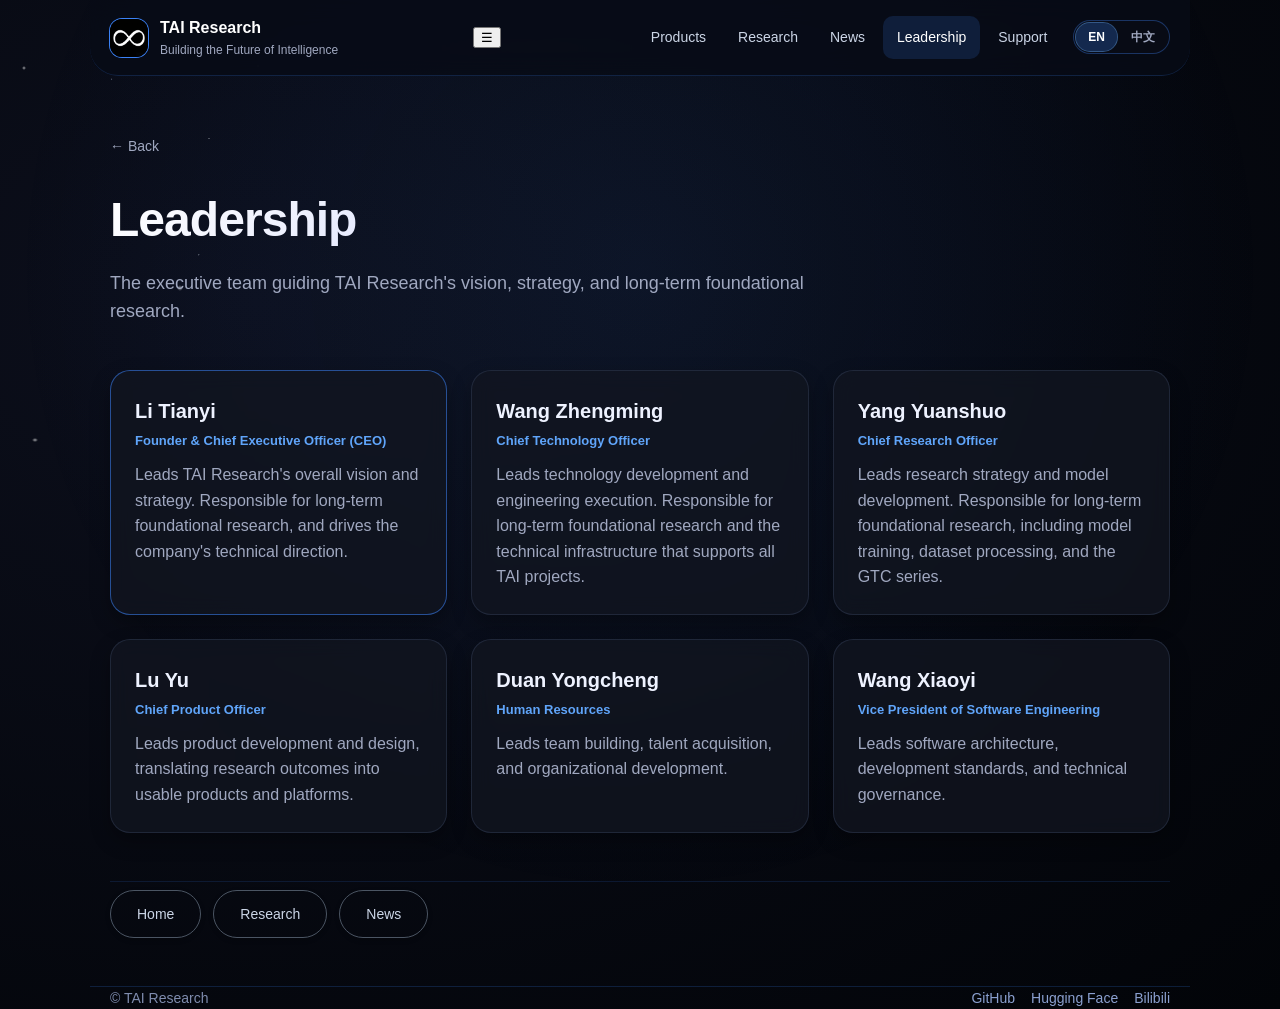
==== commit b28c63b7: "Put the news list back in cards, and align the chrome with the Developer Platform The news entries l" ====
--- a/leadership.html
+++ b/leadership.html
@@ -11,9 +11,9 @@
     <meta name="theme-color" content="#0a0c12" />
     <link rel="stylesheet" href="assets/site.css" />
 </head>
-<body>
+<body data-page="leadership">
 
-<header class="container">
+<header class="container site-header">
     <a class="logo" href="index.html">
         <div class="mark"><img src="assets/logo.png" alt="TAI Research" /></div>
         <div>
@@ -21,8 +21,8 @@
             <small class="logo-tag" data-i18n="tagline">Building the Future of Intelligence</small>
         </div>
     </a>
-    <button class="menu-toggle" aria-label="Menu" aria-expanded="false" aria-controls="site-nav">☰</button>
-    <nav id="site-nav">
+    <button class="nav-toggle" aria-label="Menu" aria-expanded="false" aria-controls="site-nav">☰</button>
+    <nav class="site-nav" id="site-nav">
         <a href="products.html" data-i18n="nav.products">Products</a>
         <a href="research.html" data-i18n="nav.research">Research</a>
         <a href="news.html" data-i18n="nav.news">News</a>
@@ -45,32 +45,32 @@
     <section style="padding-top:8px">
         <div class="grid">
             <div class="card leader-primary">
-                <h3 style="margin-bottom:4px">Li Tianyi</h3>
+                <h3 style="margin-bottom:4px" data-i18n="lead.name0">Li Tianyi</h3>
                 <div class="leader-role" data-i18n="lead.role0">Founder &amp; Chief Executive Officer (CEO)</div>
                 <p class="muted" style="margin-top:10px" data-i18n="lead.bio0">Leads TAI Research's overall vision and strategy. Responsible for long-term foundational research, and drives the company's technical direction.</p>
             </div>
             <div class="card">
-                <h3 style="margin-bottom:4px">Wang Zhengming</h3>
+                <h3 style="margin-bottom:4px" data-i18n="lead.name1">Wang Zhengming</h3>
                 <div class="leader-role" data-i18n="lead.role1">Chief Technology Officer</div>
                 <p class="muted" style="margin-top:10px" data-i18n="lead.bio1">Leads technology development and engineering execution. Responsible for long-term foundational research and the technical infrastructure that supports all TAI projects.</p>
             </div>
             <div class="card">
-                <h3 style="margin-bottom:4px">Yang Yuanshuo</h3>
+                <h3 style="margin-bottom:4px" data-i18n="lead.name2">Yang Yuanshuo</h3>
                 <div class="leader-role" data-i18n="lead.role2">Chief Research Officer</div>
                 <p class="muted" style="margin-top:10px" data-i18n="lead.bio2">Leads research strategy and model development. Responsible for long-term foundational research, including model training, dataset processing, and the GTC series.</p>
             </div>
             <div class="card">
-                <h3 style="margin-bottom:4px">Lu Yu</h3>
+                <h3 style="margin-bottom:4px" data-i18n="lead.name3">Lu Yu</h3>
                 <div class="leader-role" data-i18n="lead.role3">Chief Product Officer</div>
                 <p class="muted" style="margin-top:10px" data-i18n="lead.bio3">Leads product development and design, translating research outcomes into usable products and platforms.</p>
             </div>
             <div class="card">
-                <h3 style="margin-bottom:4px">Duan Yongcheng</h3>
+                <h3 style="margin-bottom:4px" data-i18n="lead.name4">Duan Yongcheng</h3>
                 <div class="leader-role" data-i18n="lead.role4">Human Resources</div>
                 <p class="muted" style="margin-top:10px" data-i18n="lead.bio4">Leads team building, talent acquisition, and organizational development.</p>
             </div>
             <div class="card">
-                <h3 style="margin-bottom:4px">Wang Xiaoyi</h3>
+                <h3 style="margin-bottom:4px" data-i18n="lead.name5">Wang Xiaoyi</h3>
                 <div class="leader-role" data-i18n="lead.role5">Vice President of Software Engineering</div>
                 <p class="muted" style="margin-top:10px" data-i18n="lead.bio5">Leads software architecture, development standards, and technical governance.</p>
             </div>
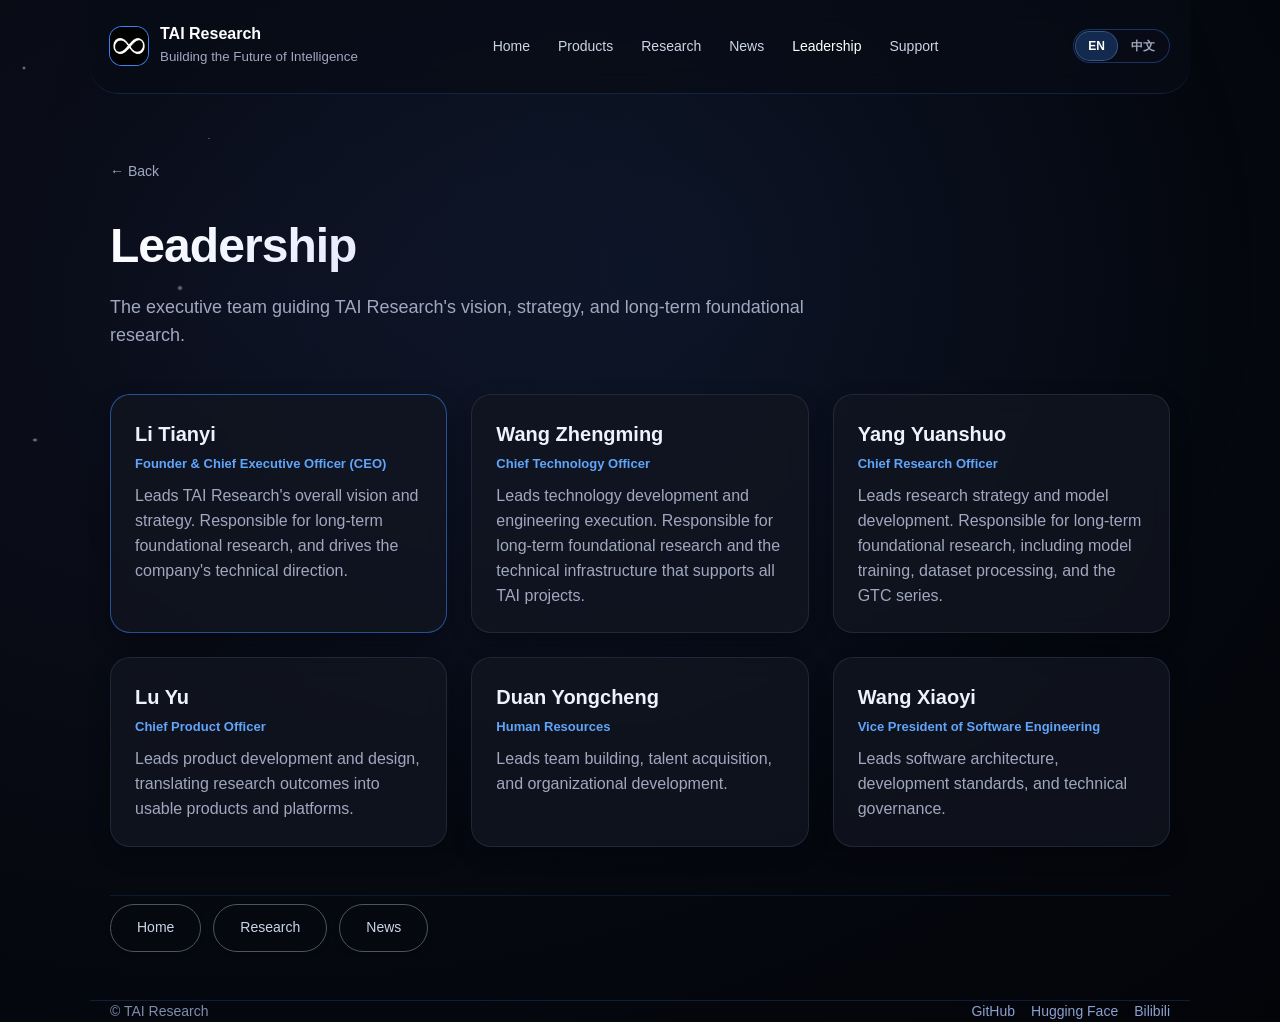
==== commit a958a0c5: "Make the header genuinely identical to the Developer Platform's Three separate defects, each visible" ====
--- a/leadership.html
+++ b/leadership.html
@@ -15,24 +15,28 @@
 
 <header class="container site-header">
     <a class="logo" href="index.html">
-        <div class="mark"><img src="assets/logo.png" alt="TAI Research" /></div>
-        <div>
-            <div class="logo-name">TAI Research</div>
-            <small class="logo-tag" data-i18n="tagline">Building the Future of Intelligence</small>
-        </div>
+        <span class="mark"><img src="assets/logo.png" alt="TAI Research" /></span>
+        <span>
+            <span class="logo-name">TAI Research</span>
+            <small data-i18n="tagline">Building the Future of Intelligence</small>
+        </span>
     </a>
-    <button class="nav-toggle" aria-label="Menu" aria-expanded="false" aria-controls="site-nav">☰</button>
-    <nav class="site-nav" id="site-nav">
+
+    <button class="nav-toggle" id="navToggle" aria-label="Menu" aria-expanded="false">☰</button>
+
+    <nav class="site-nav">
+        <a href="index.html" data-i18n="nav.home">Home</a>
         <a href="products.html" data-i18n="nav.products">Products</a>
         <a href="research.html" data-i18n="nav.research">Research</a>
         <a href="news.html" data-i18n="nav.news">News</a>
         <a href="leadership.html" aria-current="page" data-i18n="nav.leadership">Leadership</a>
         <a href="index.html#support" data-i18n="nav.support">Support</a>
-        <div class="lang-toggle" role="group" aria-label="Language">
-            <button type="button" data-lang-btn="en" aria-pressed="true">EN</button>
-            <button type="button" data-lang-btn="zh" aria-pressed="false">中文</button>
-        </div>
     </nav>
+
+    <div class="lang-toggle" role="group" aria-label="Language">
+        <button type="button" data-lang-btn="en" aria-pressed="true">EN</button>
+        <button type="button" data-lang-btn="zh" aria-pressed="false">中文</button>
+    </div>
 </header>
 
 <main class="container">
--- a/assets/site.css
+++ b/assets/site.css
@@ -21,6 +21,10 @@
        to start. */
     --header-h: 76px;
     --radius: 20px;
+    /* Used by .site-header for the curved bottom edge. It was referenced without
+       ever being defined, so border-radius resolved to nothing and the bar came
+       out square instead of shaped like the Developer Platform's. */
+    --radius-lg: 28px;
     --max-w: 1100px;
 
     /* Fluid type. A 48px headline is right on a laptop and unreadable on a
@@ -40,7 +44,7 @@
     font-family: "Inter", "Segoe UI", "Roboto", "Helvetica", "Arial", sans-serif;
     background: radial-gradient(ellipse at 20% 30%, #0c0f1c, #020408);
     color: var(--text);
-    line-height: 1.6;
+    line-height: 1.55;
     position: relative;
     overflow-x: hidden;
     -webkit-text-size-adjust: 100%;
@@ -104,30 +108,32 @@
    simply hid the nav below 900px and offered nothing in its place.
    ========================================================================== */
 
-header {
-    padding: 16px 20px;
+/* Header, nav and toggle mirror the Developer Platform's .site-header /
+   .site-nav / .nav-toggle exactly - same padding, gap, background opacity and
+   stacking level. The two sites share a brand and a reader's eye, so the bar at
+   the top should not be one of the places they differ. */
+.site-header {
+    padding: 24px 20px;
     display: flex;
     align-items: center;
     justify-content: space-between;
-    gap: 16px;
+    gap: 20px;
+    flex-wrap: wrap;
     border-bottom: 1px solid rgba(59, 130, 246, 0.2);
-    background: rgba(8, 12, 22, 0.82);
+    background: rgba(8, 12, 22, 0.7);
     backdrop-filter: blur(12px);
     -webkit-backdrop-filter: blur(12px);
-    border-radius: 0 0 28px 28px;
+    border-radius: 0 0 var(--radius-lg) var(--radius-lg);
     margin-bottom: 8px;
     position: sticky;
     top: 0;
-    min-height: var(--header-h);
-}
-
-/* Stated on header.container so no generic rule can outrank it again, and above
-   main: the mobile menu drops out of the header and has to paint over the page. */
-header.container {
-    position: sticky;
-    z-index: 100;
-}
-
+    z-index: 60;
+}
+
+/* Logo block. Mirrors the Developer Platform: the mark, then a stack of name
+   and tagline. .logo-name has to be display:block, otherwise the tagline sits
+   on the same line as the name - which is what happened when the wrapper was
+   changed from a div to a span. */
 .logo {
     display: flex;
     align-items: center;
@@ -140,41 +146,62 @@
 .logo .mark {
     width: 38px;
     height: 38px;
-    flex: 0 0 38px;
     border-radius: 12px;
     overflow: hidden;
     box-shadow: 0 0 0 1px #3b82f6;
+    flex: 0 0 auto;
 }
 
 .logo .mark img { width: 100%; height: 100%; object-fit: cover; display: block; }
 
-.logo-name { font-weight: 700; color: #ffffff; font-size: 16px; }
-.logo-tag { color: var(--muted); font-size: 12px; display: block; }
-
-nav {
+/* No font-size on <small>: the element's own 0.833em (13.33px) is what the
+   Developer Platform renders, and overriding it to 12px made the whole logo
+   block 7px shorter than the other site's. */
+.logo-name {
+    font-weight: 700;
+    color: #ffffff;
+    display: block;
+    line-height: 1.25;
+    font-size: 16px;
+}
+
+/* No display or line-height override. As inline, <small> forms its own line
+   box after the block-level .logo-name and picks up the body's line-height,
+   which is what makes the Developer Platform's logo block 45px tall. Forcing
+   display:block gave it a compressed line box and a 38px block. */
+.logo small { color: var(--muted); }
+
+.site-nav {
     display: flex;
     align-items: center;
-    gap: 4px;
+    gap: 28px;
     flex-wrap: wrap;
 }
 
-nav a {
+.site-nav a {
     color: #cbd5e6;
-    text-decoration: none;
-    padding: 10px 14px;
     font-weight: 500;
     font-size: 14px;
+    transition: 0.2s;
+    text-decoration: none;
+}
+
+.site-nav a:hover { color: #ffffff; text-shadow: 0 0 5px #3b82f6; }
+.site-nav a[aria-current="page"] { color: #ffffff; }
+
+.nav-toggle {
+    display: none;
+    align-items: center;
+    justify-content: center;
+    width: 44px;
+    height: 44px;
+    cursor: pointer;
+    background: none;
+    border: 1px solid var(--border);
     border-radius: 10px;
-    transition: color 0.2s, background 0.2s;
-    /* Comfortable to tap. Text at 14px with no padding is a miss waiting to
-       happen on a phone. */
-    min-height: 40px;
-    display: inline-flex;
-    align-items: center;
-}
-
-nav a:hover { color: #ffffff; background: rgba(59, 130, 246, 0.12); }
-nav a[aria-current="page"] { color: #ffffff; background: rgba(59, 130, 246, 0.16); }
+    color: var(--text);
+    font-size: 18px;
+}
 
 /* Language toggle.
 
@@ -190,7 +217,6 @@
     border-radius: 20px;
     border: 1px solid rgba(59, 130, 246, 0.35);
     background: rgba(10, 14, 24, 0.7);
-    margin-left: 8px;
     flex: 0 0 auto;
 }
 
@@ -227,23 +253,6 @@
     box-shadow: 0 0 0 1px rgba(96, 165, 250, 0.5);
 }
 
-/* Mobile menu button: hidden until the nav no longer fits. */
-.menu-toggle {
-    display: none;
-    border: 1px solid var(--card-border);
-    background: rgba(15, 20, 32, 0.6);
-    color: var(--text);
-    border-radius: 12px;
-    width: 44px;
-    height: 44px;
-    font-size: 20px;
-    cursor: pointer;
-    align-items: center;
-    justify-content: center;
-    flex: 0 0 44px;
-}
-
-.menu-toggle:hover { border-color: var(--accent); }
 
 /* ==========================================================================
    Type
@@ -402,19 +411,107 @@
 
 .hero-actions { display: flex; gap: 12px; flex-wrap: wrap; margin-top: 8px; }
 
-/* Home page news teasers */
+/* News entries.
+
+   These were plain flex rows after the shared stylesheet was introduced, which
+   stripped the card that every entry used to sit in and left the list reading as
+   one wall of text. The card is back, with two changes from the original: the
+   summary is clamped so a long announcement cannot dominate the list, and the
+   whole row is the link rather than a small "read more" at the end. */
+.news-list {
+    display: flex;
+    flex-direction: column;
+    gap: 18px;
+}
+
+/* The row layout is shared; only entries directly inside a .news-list become
+   cards. The home page already wraps each teaser in a .card, and giving the row
+   its own border on top of that produced a box inside a box. */
 .news-item {
     display: flex;
-    gap: 16px;
+    flex-wrap: wrap;
     align-items: flex-start;
-}
+    gap: 20px;
+    text-decoration: none;
+    color: inherit;
+}
+
+/* Entries are wrapped in .card, the same box the home page uses, so the two
+   pages cannot drift apart. An entry that is not a link gets no card of its own. */
+.news-list > .news-item {
+    background: rgba(15, 20, 32, 0.6);
+    border: 1px solid rgba(50, 60, 85, 0.45);
+    border-radius: 20px;
+    padding: 22px 24px;
+}
+
+/* Only a link should react to the pointer; a static entry that jumps under the
+   cursor promises something it cannot deliver. */
+/* The card already lifts on hover; adding a slide on top of it moved the text
+   out from under the pointer. */
+.news-list > .news-item {
+    border: none;
+    border-radius: 0;
+    padding: 0;
+    background: none;
+}
+
+.news-item .meta {
+    min-width: 108px;
+    flex: 0 0 auto;
+    color: #7f8cae;
+    font-size: 14px;
+    font-weight: 600;
+    padding-top: 2px;
+}
+
+.news-item .content { flex: 1; min-width: 220px; }
 
 .news-date {
     font-size: 14px;
     font-weight: 600;
     color: #60a5fa;
-    min-width: 96px;
+    min-width: 108px;
     flex: 0 0 auto;
+    padding-top: 2px;
+}
+
+.news-title {
+    display: block;
+    font-size: clamp(15px, 1.9vw, 17px);
+    font-weight: 650;
+    line-height: 1.45;
+    color: #eef2ff;
+    margin-bottom: 8px;
+}
+
+.news-desc {
+    color: var(--muted);
+    font-size: 14.5px;
+    line-height: 1.65;
+    max-width: 68ch;
+    /* Three lines is enough to judge whether it is worth opening. Without this
+       the GTC-2.5 entry alone ran to nine. */
+    display: -webkit-box;
+    -webkit-line-clamp: 3;
+    -webkit-box-orient: vertical;
+    overflow: hidden;
+}
+
+.news-read {
+    display: inline-block;
+    margin-top: 10px;
+    color: #60a5fa;
+    font-size: 14px;
+    font-weight: 500;
+}
+
+a.news-item:hover .news-read { color: #93c5fd; }
+
+@media (max-width: 640px) {
+    .news-item { padding: 16px 18px; gap: 8px; }
+    .news-item .meta, .news-date { min-width: 0; width: 100%; }
+    .news-desc { max-width: none; }
 }
 
 /* ==========================================================================
@@ -489,48 +586,37 @@
    ========================================================================== */
 
 @media (max-width: 900px) {
-    .hero { grid-template-columns: 1fr; gap: 28px; }
-
-    /* The nav becomes a panel that drops under the header. It used to be
-       display:none, which left phones with no navigation at all. */
-    nav {
+    .hero { grid-template-columns: 1fr; gap: 32px; }
+
+    .nav-toggle { display: inline-flex; }
+
+    .site-nav {
+        display: none;
         position: absolute;
         top: 100%;
         left: 0;
         right: 0;
         flex-direction: column;
         align-items: stretch;
-        gap: 2px;
-        padding: 10px 16px 16px;
-        /* Fully opaque, not 0.97: a navigation panel has nothing to gain from
-           showing the page underneath, and at 0.97 a bright headline still
-           ghosts through the blur. */
-        background: #080c16;
-        border-bottom: 1px solid rgba(59, 130, 246, 0.25);
-        border-radius: 0 0 20px 20px;
-        display: none;
-        max-height: calc(100vh - var(--header-h));
-        overflow-y: auto;
+        gap: 0;
+        padding: 10px 20px 18px;
+        background: rgba(10, 12, 18, 0.98);
+        border-bottom: 1px solid var(--border);
+        backdrop-filter: blur(14px);
+        -webkit-backdrop-filter: blur(14px);
+        z-index: 60;
     }
 
-    nav.open { display: flex; }
-
-    /* The panel drops out of the header box; it needs its own layer so nothing
-       inside main can come up through it. */
-    nav { z-index: 1; }
-
-    nav a {
-        margin: 0;
-        padding: 14px 12px;
+    .site-nav.open { display: flex; }
+
+    .site-nav a {
+        padding: 14px 4px;
         font-size: 16px;
-        border-radius: 12px;
+        border-bottom: 1px solid rgba(255, 255, 255, 0.06);
     }
 
-    .menu-toggle { display: inline-flex; }
-
-    .lang-toggle { margin-left: 0; align-self: flex-start; margin-top: 8px; }
-
-    header { position: sticky; }
+    .lang-toggle { margin: 14px 0 0; align-self: flex-start; }
+
     .grid { grid-template-columns: 1fr; }
 }
 
@@ -654,3 +740,7 @@
 .link-group { display: flex; gap: 10px; flex-wrap: wrap; margin-top: 14px; }
 
 .meta { display: flex; gap: 16px; flex-wrap: wrap; color: var(--muted); font-size: 14px; }
+
+/* A news entry with nowhere to go: same box, but it must not move under the
+   pointer. */
+.news-static { cursor: default; }
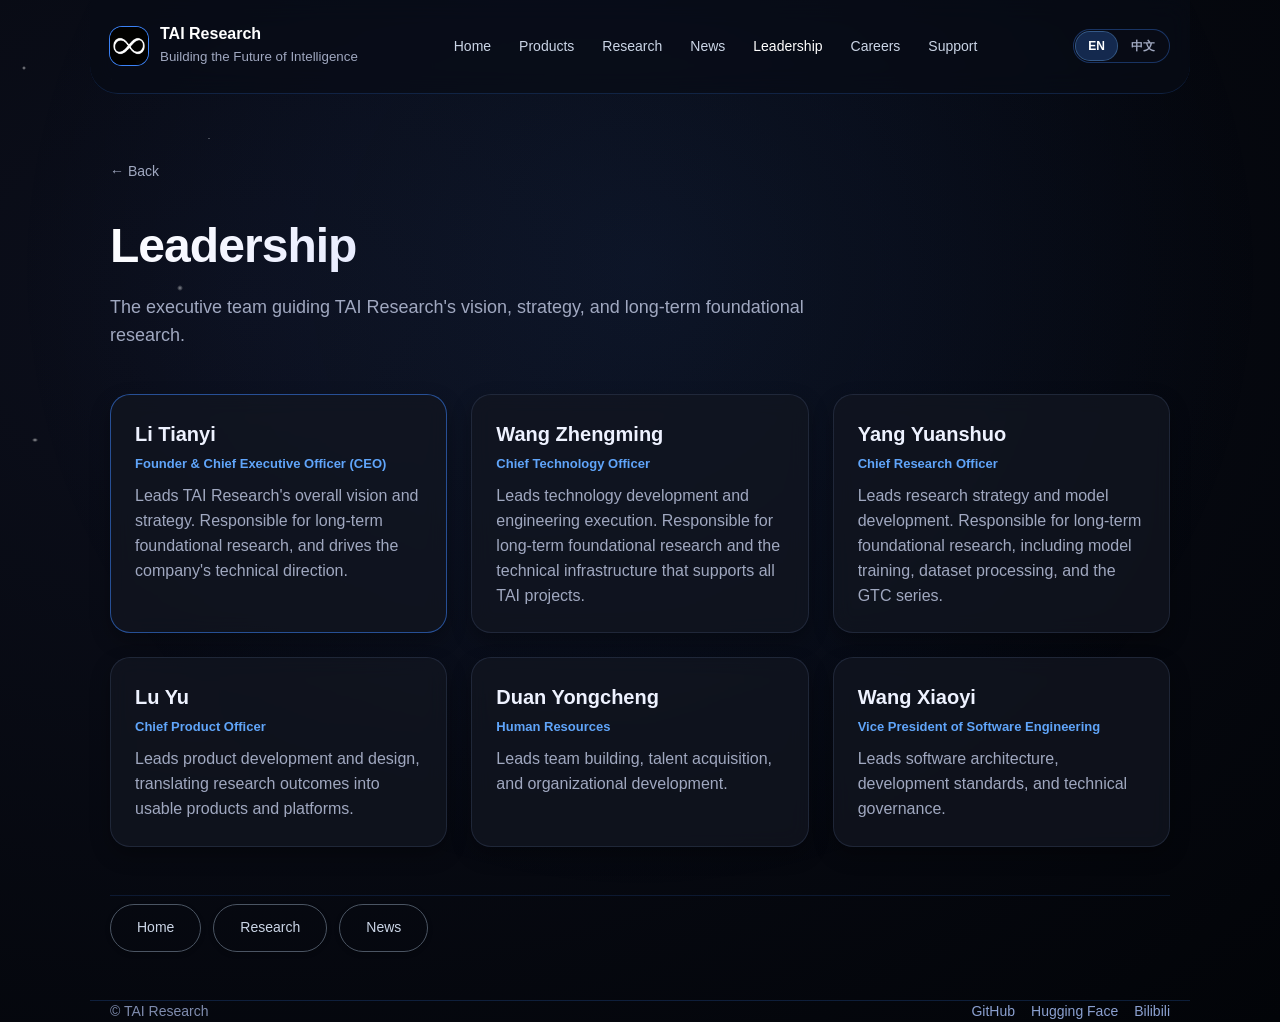
==== commit d02ba70b: "Careers page, news date to 2026-10-17 - New careers.html: six open roles, the Wild Card channel, and" ====
--- a/leadership.html
+++ b/leadership.html
@@ -30,6 +30,7 @@
         <a href="research.html" data-i18n="nav.research">Research</a>
         <a href="news.html" data-i18n="nav.news">News</a>
         <a href="leadership.html" aria-current="page" data-i18n="nav.leadership">Leadership</a>
+        <a href="careers.html" data-i18n="nav.careers">Careers</a>
         <a href="index.html#support" data-i18n="nav.support">Support</a>
     </nav>
 
